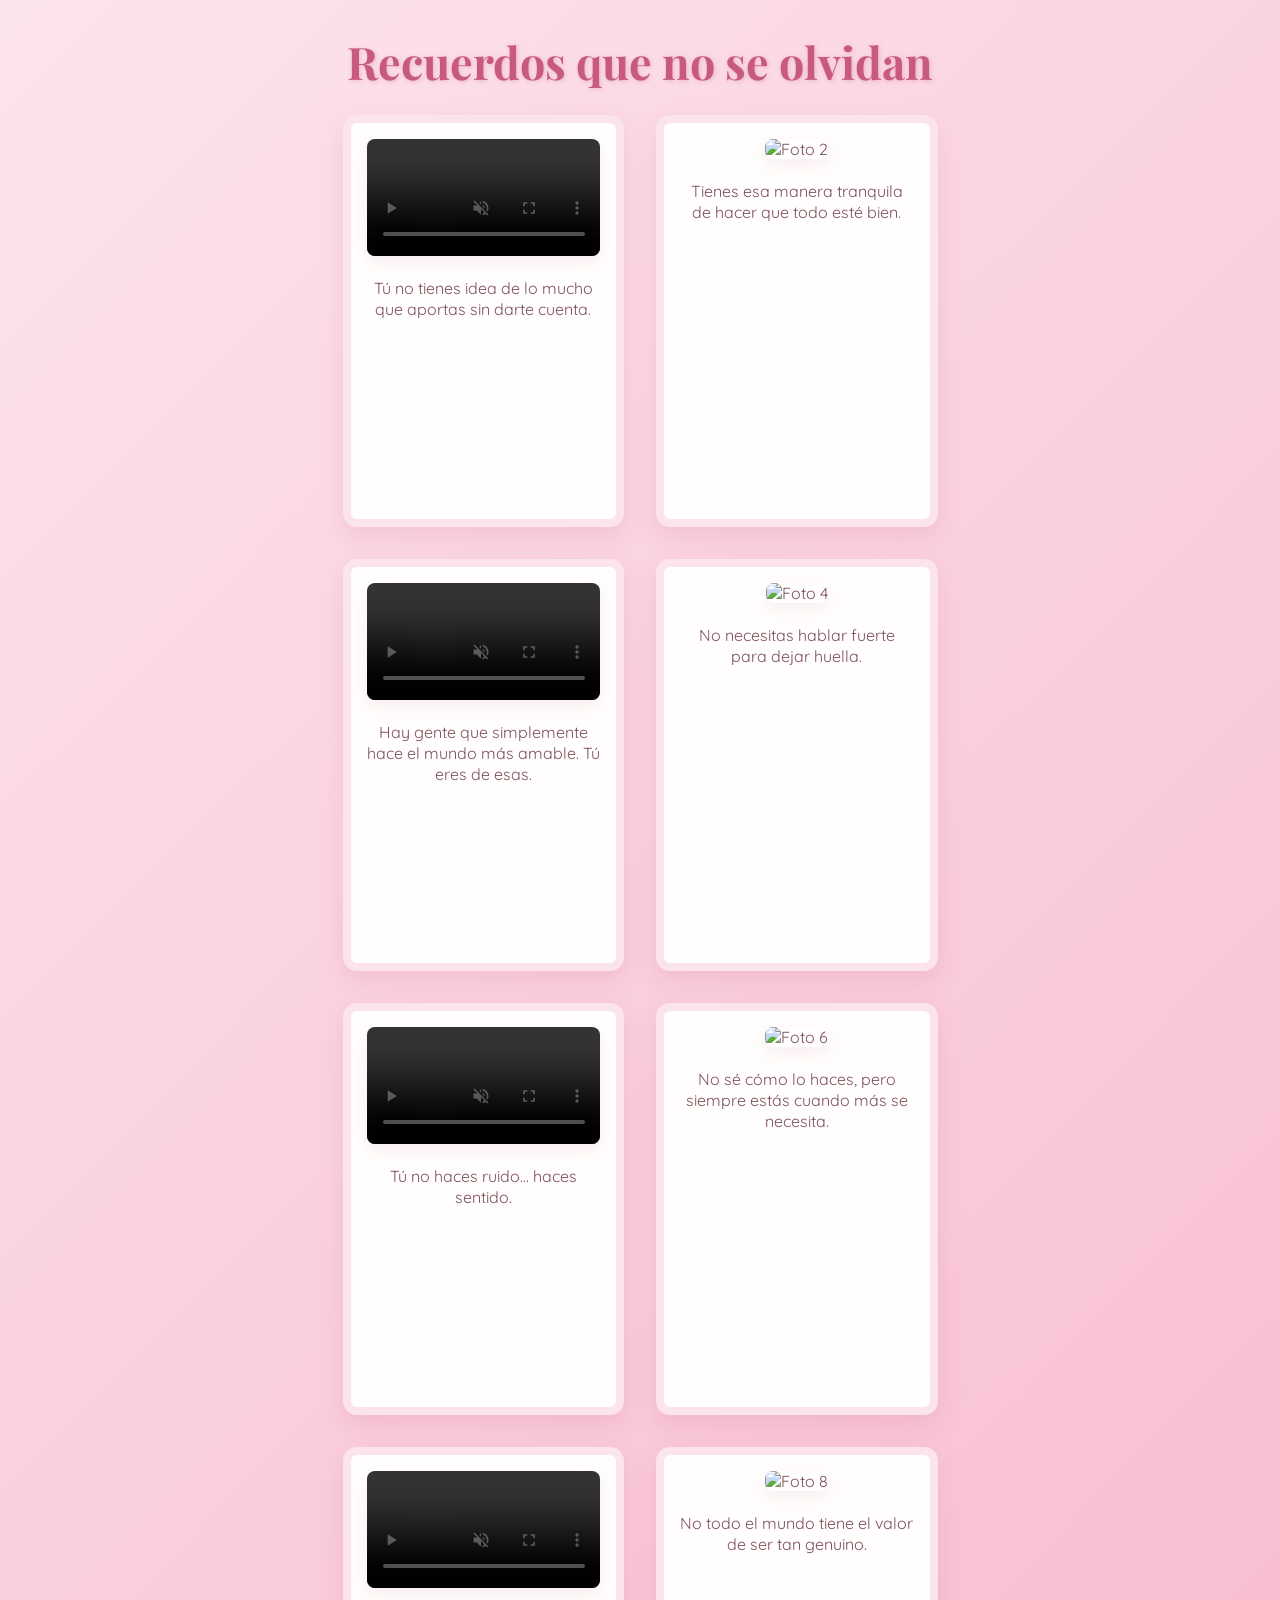
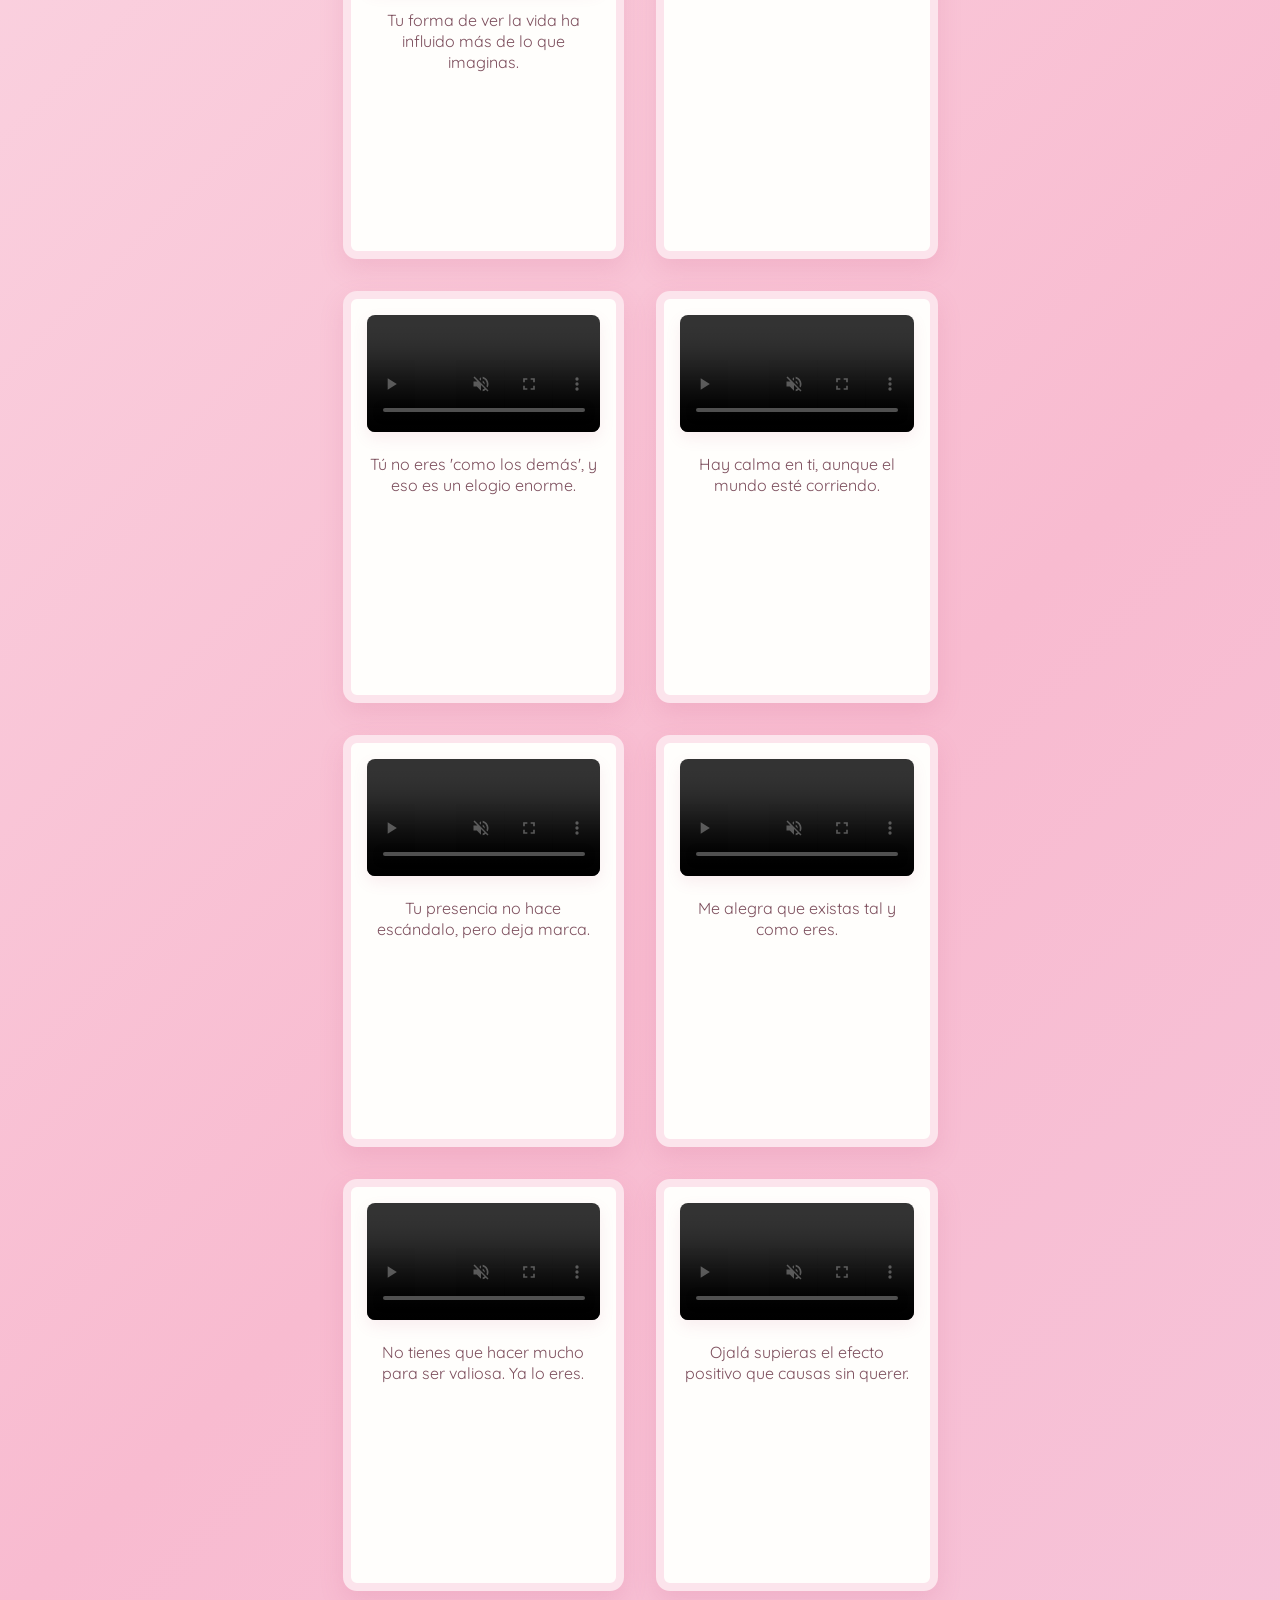
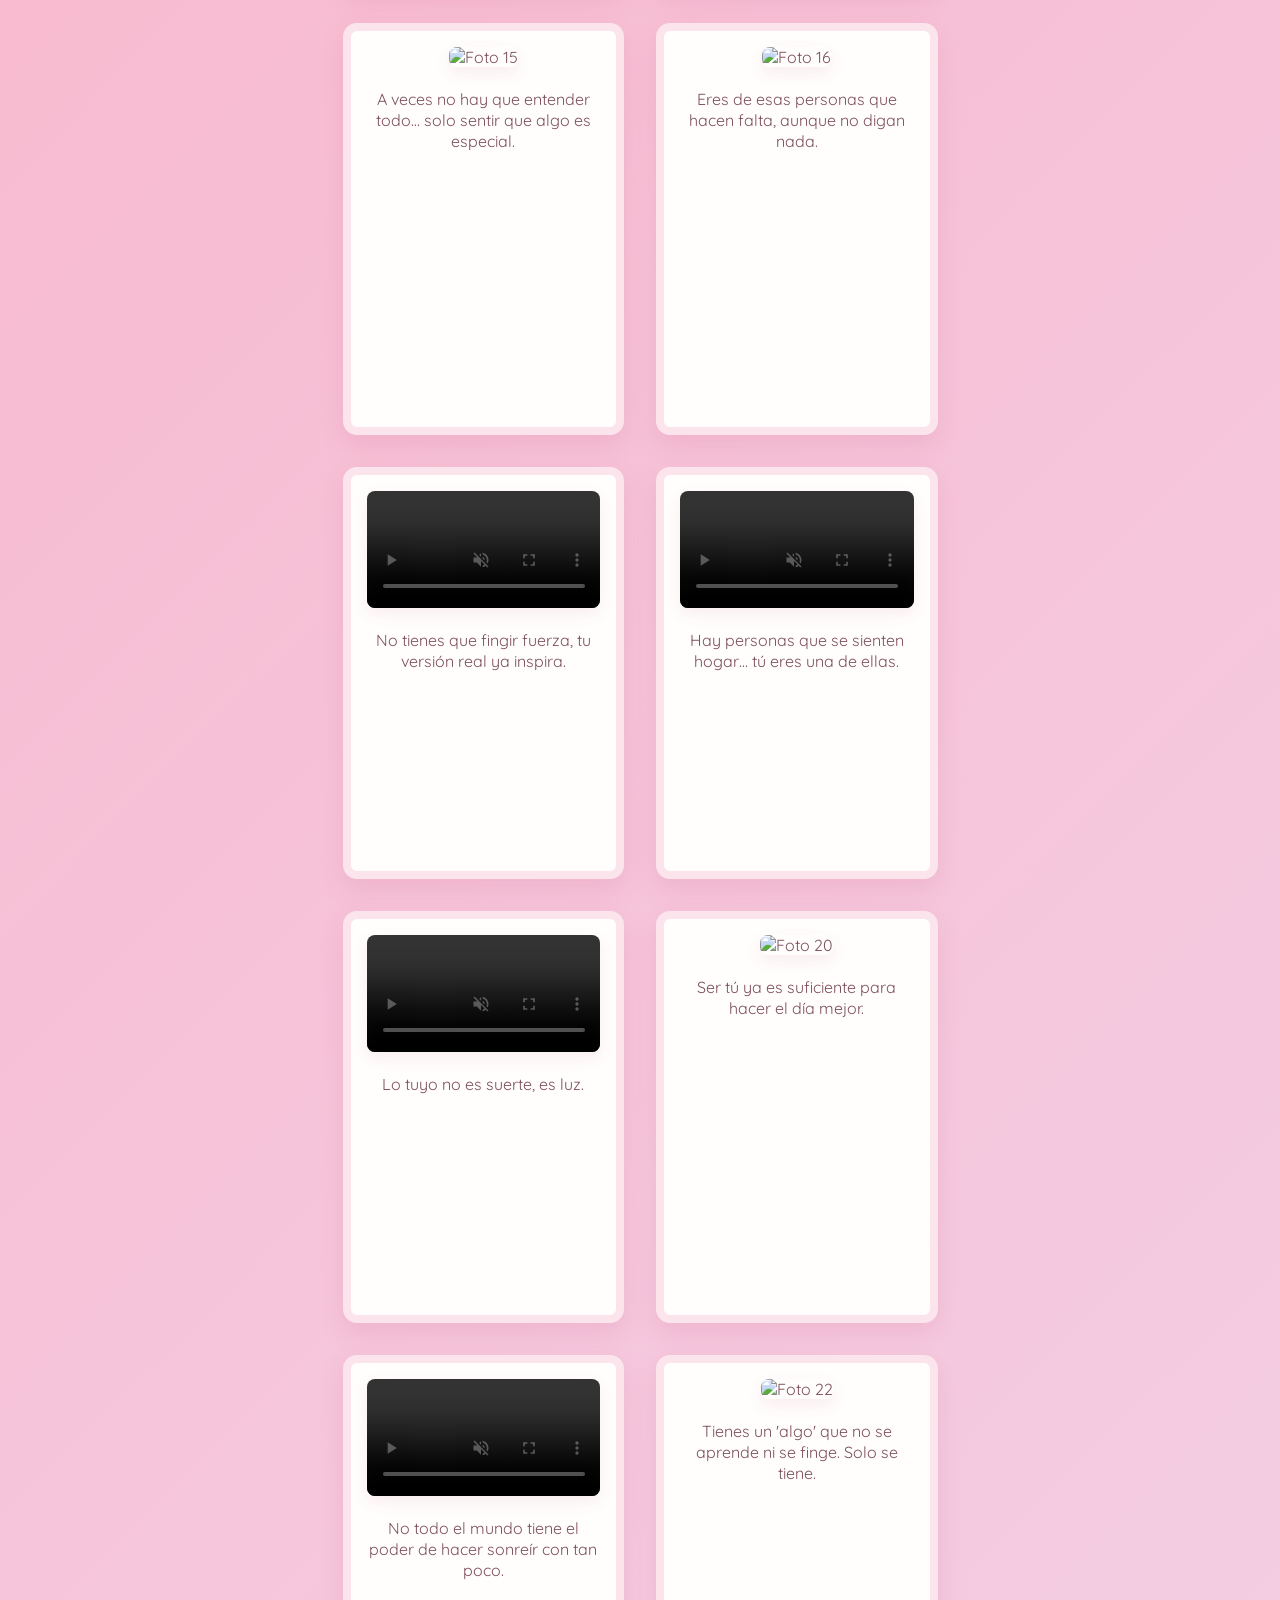
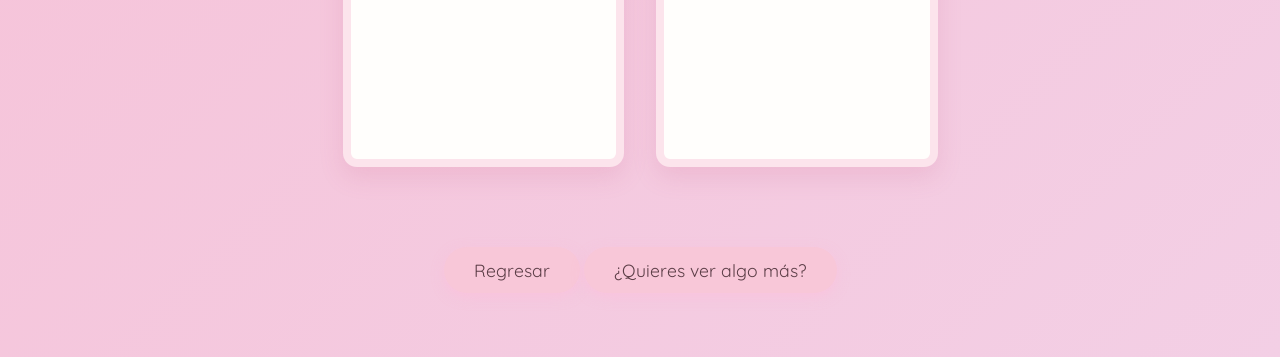
==== Polaroid.html @ 487fdd6e "Add files via upload" ====
<!DOCTYPE html>
<html lang="es">

<head>
  <meta charset="UTF-8" />
  <meta name="viewport" content="width=device-width, initial-scale=1" />
  <title>Lo que no se olvida - Momentos</title>
  <link rel="stylesheet" href="Polaroid.css" />
  <link href="https://fonts.googleapis.com/css2?family=Playfair+Display&family=Quicksand&display=swap"
    rel="stylesheet" />
</head>

<body>
  <header>
    <h1 class="titulo-seccion">Recuerdos que no se olvidan</h1>
  </header>

  <main>
    <section id="momentos" class="momentos-section">
      <div class="galeria" id="galeria"></div>
    </section>
  </main>

  <footer>
    <div style="text-align:center; margin: 2rem;">
      <a href="index.html" class="btn-explorar">Regresar</a>
      <a href="cumple.html" class="btn-explorar">¿Quieres ver algo más?</a>
    </div>
  </footer>

  <script>
    // Función para cargar el JSON con los datos
    async function cargarTarjetas() {
        try {
          const response = await fetch('frases.json');
          const data = await response.json();

          const galeria = document.getElementById('galeria');

          data.tarjetas.forEach((tarjeta, index) => {
            const div = document.createElement('div');
            div.className = 'tarjeta';

            if (tarjeta.tipo === 'video') {
              const video = document.createElement('video');
              video.src = tarjeta.src;
              video.controls = true;
              video.loop = true;
              video.autoplay = true;
              video.muted = true;
              video.preload = 'metadata';
              video.className = 'media';
              div.appendChild(video);
            } else if (tarjeta.tipo === 'foto') {
              const img = document.createElement('img');
              img.src = tarjeta.src;
              img.alt = `Foto ${index + 1}`;
              img.className = 'media';
              div.appendChild(img);
            }

            const p = document.createElement('p');
            p.className = 'frase';
            p.textContent = tarjeta.frase;
            div.appendChild(p);

            galeria.appendChild(div);
          });

          // Ajustar altura visual de cada tarjeta para grid masonry
          setTimeout(() => {
            const tarjetasElements = document.querySelectorAll('.tarjeta');
            tarjetasElements.forEach((el) => {
              const altura = el.getBoundingClientRect().height;
              const fila = 5; // mismo valor que grid-auto-rows
              const filas = Math.ceil(altura / fila);
              el.style.gridRowEnd = `span ${filas}`;
            });

            // Aquí activamos ScrollReveal después que las tarjetas ya están listas
            ScrollReveal().reveal('.tarjeta', {
              origin: 'bottom',
              distance: '40px',
              duration: 900,
              easing: 'ease-out',
              interval: 150,
              opacity: 0,
              reset: false
            });
          }, 150);

        } catch (error) {
          console.error('Error cargando tarjetas:', error);
        }
      }

      window.addEventListener('load', cargarTarjetas);

  </script>

</body>

</html>
---- Polaroid.css ----
/* Reset básico */
* {
  margin: 0;
  padding: 0;
  box-sizing: border-box;
}

body {
  font-family: 'Quicksand', sans-serif;
  background: linear-gradient(135deg, #fce4ec, #f8bbd0, #f3cfe5);
  color: #7d4f5d;
  min-height: 100vh;
  display: flex;
  flex-direction: column;
  justify-content: flex-start;
  align-items: center;
  padding: 2rem 1rem;
}

/* Header y título principal */
header {
  width: 100%;
  text-align: center;
  margin-bottom: 1.5rem;
}

.titulo-seccion {
  font-family: 'Playfair Display', serif;
  font-size: 2.8rem;
  color: #c85a82;
  text-shadow: 1px 1px 4px rgba(200, 90, 130, 0.3);
}

/* Sección principal */
.momentos-section {
  width: 100%;
  max-width: 1100px;
}

.galeria {
  display: grid;
  grid-template-columns: repeat(auto-fit, minmax(250px, 1fr));
  grid-auto-rows: 5px;
  /* más pequeño para mayor precisión */
  gap: 2rem;
  padding-bottom: 3rem;
}

.tarjeta {
  background: #fffefc;
  border-radius: 14px;
  box-shadow: 0 10px 25px rgba(200, 90, 130, 0.15);
  padding: 1rem 1rem 1.5rem 1rem;
  display: flex;
  flex-direction: column;
  align-items: stretch;
  /* importante para que el texto use todo el ancho */
  cursor: default;
  transition: transform 0.3s ease, box-shadow 0.3s ease;
  position: relative;
  border: 8px solid #fce4ec;
}

.media {
  border-radius: 8px;
  margin: 0 auto 0.8rem auto;
  max-width: 100%;
  max-height: 220px;
  object-fit: cover;
  box-shadow: 0 6px 15px rgba(200, 90, 130, 0.1);
}

.frase {
  font-family: 'Quicksand', sans-serif;
  font-size: 1rem;
  color: #7d4f5d;
  margin-top: 0.6rem;
  min-height: 48px;
  text-align: center;
  line-height: 1.3;
  overflow-wrap: break-word;
  word-wrap: break-word;
  hyphens: auto;
}

/* Botón para regresar a portada */
.btn-explorar {
  background-color: #f8c7d8;
  border: none;
  padding: 12px 30px;
  font-size: 1.1rem;
  color: #5c3e47;
  border-radius: 30px;
  cursor: pointer;
  transition: all 0.3s ease;
  box-shadow: 0 4px 12px rgba(255, 190, 220, 0.5);
  text-decoration: none;
  display: inline-block;
  user-select: none;
}

.btn-explorar:hover {
  background-color: #f3a9c2;
  transform: scale(1.1);
  box-shadow: 0 0 30px rgba(255, 190, 220, 0.7);
}
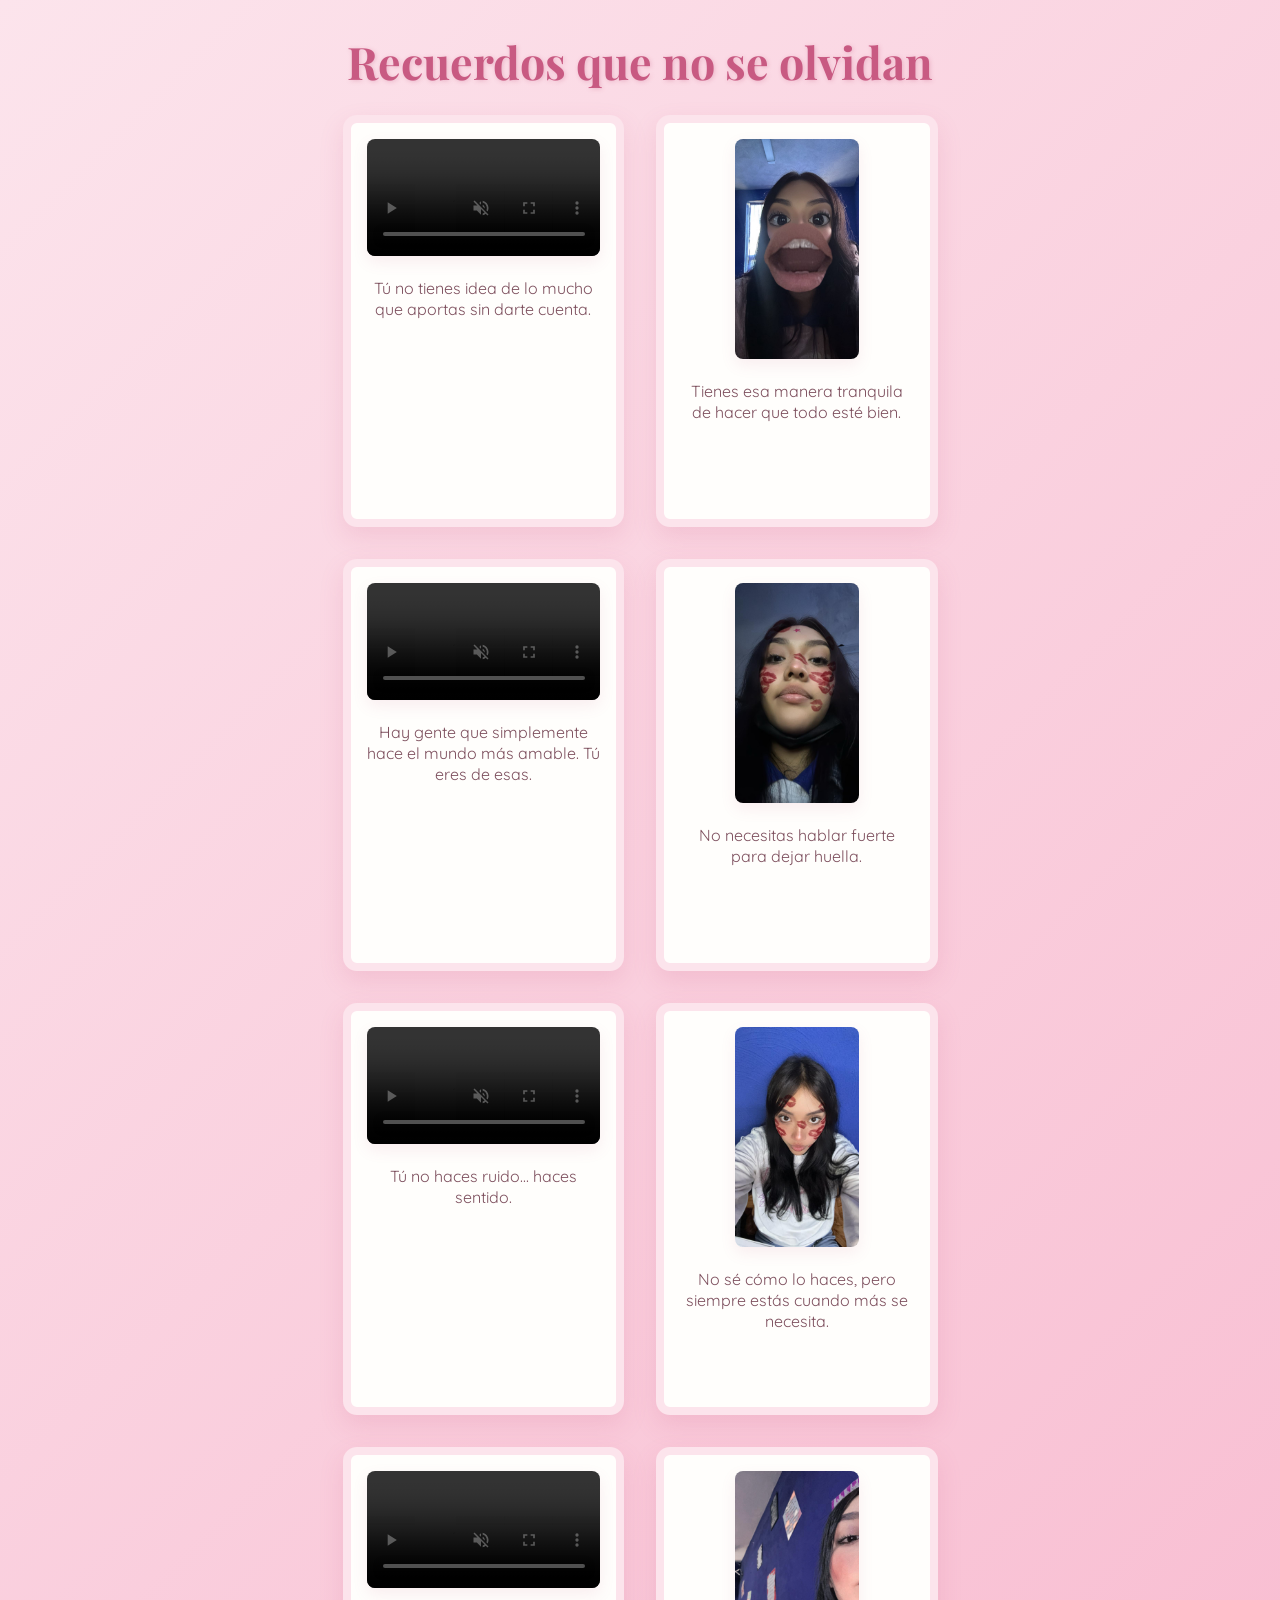
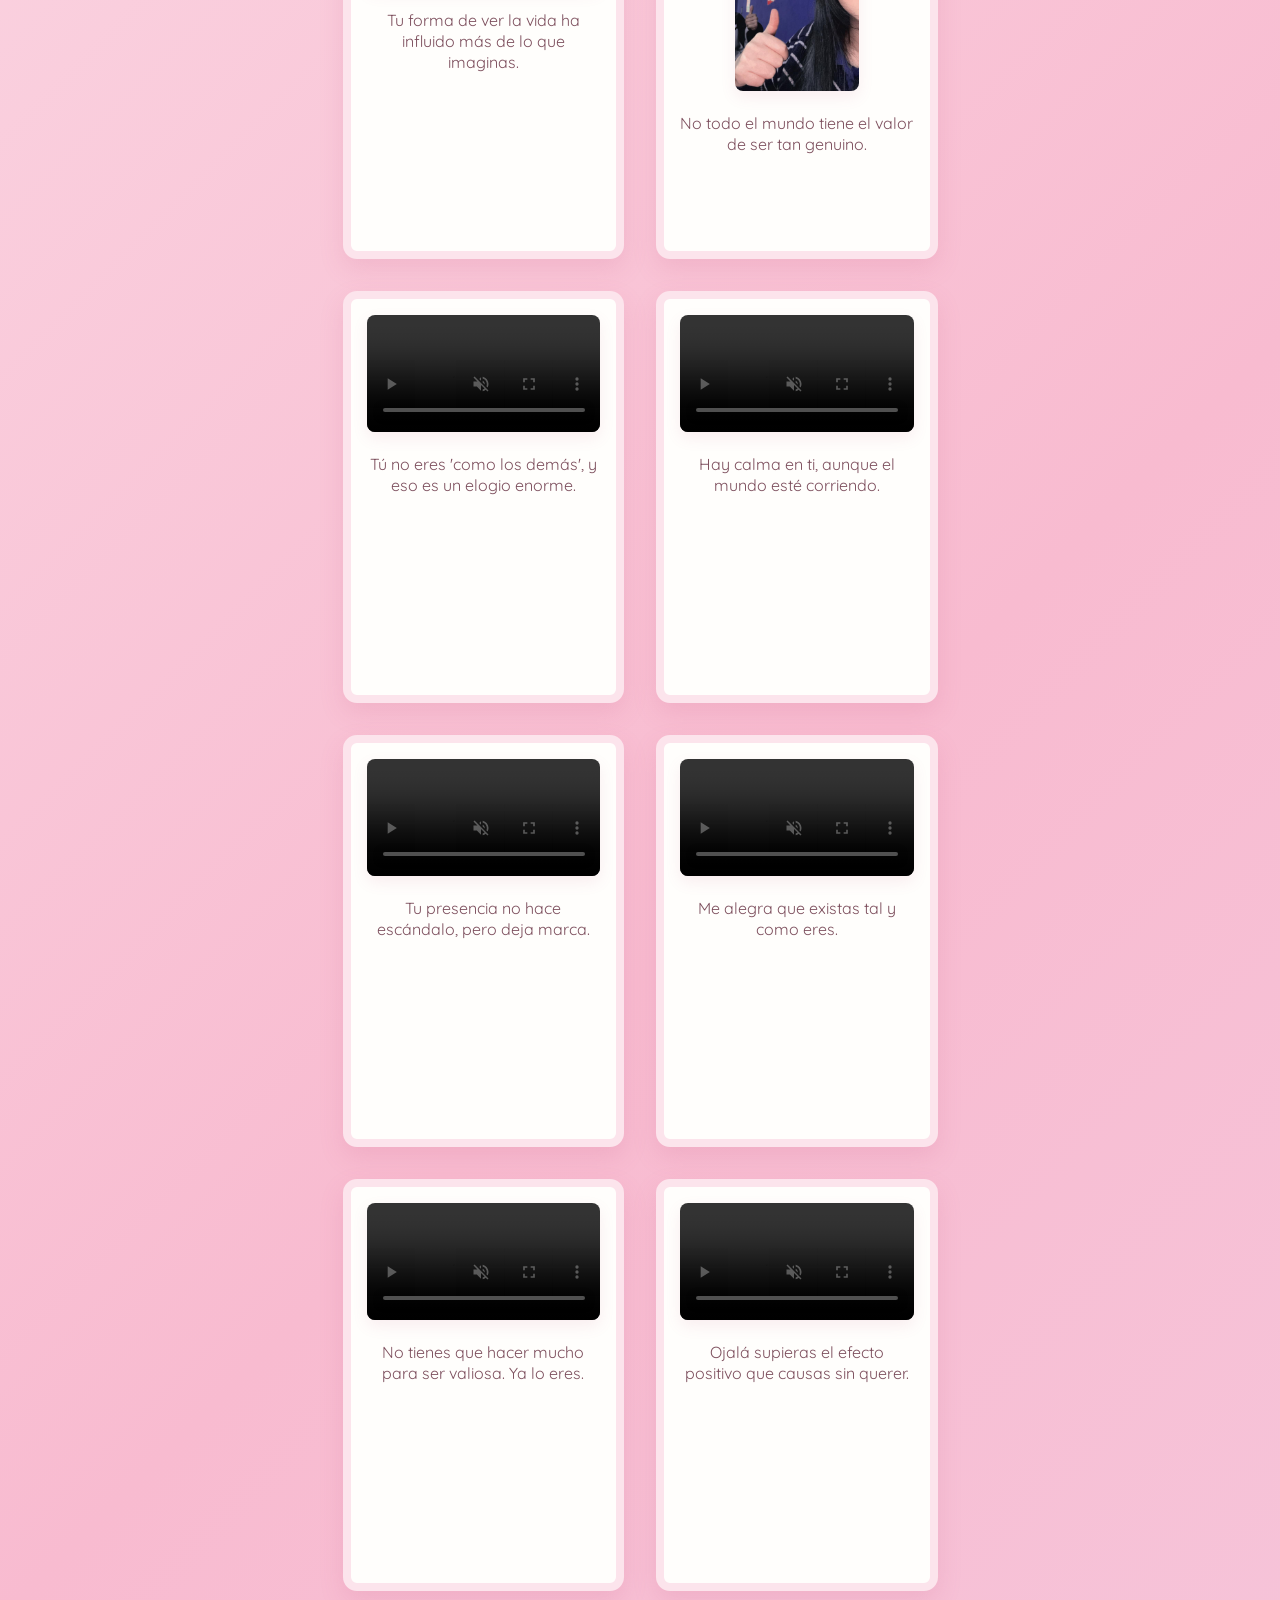
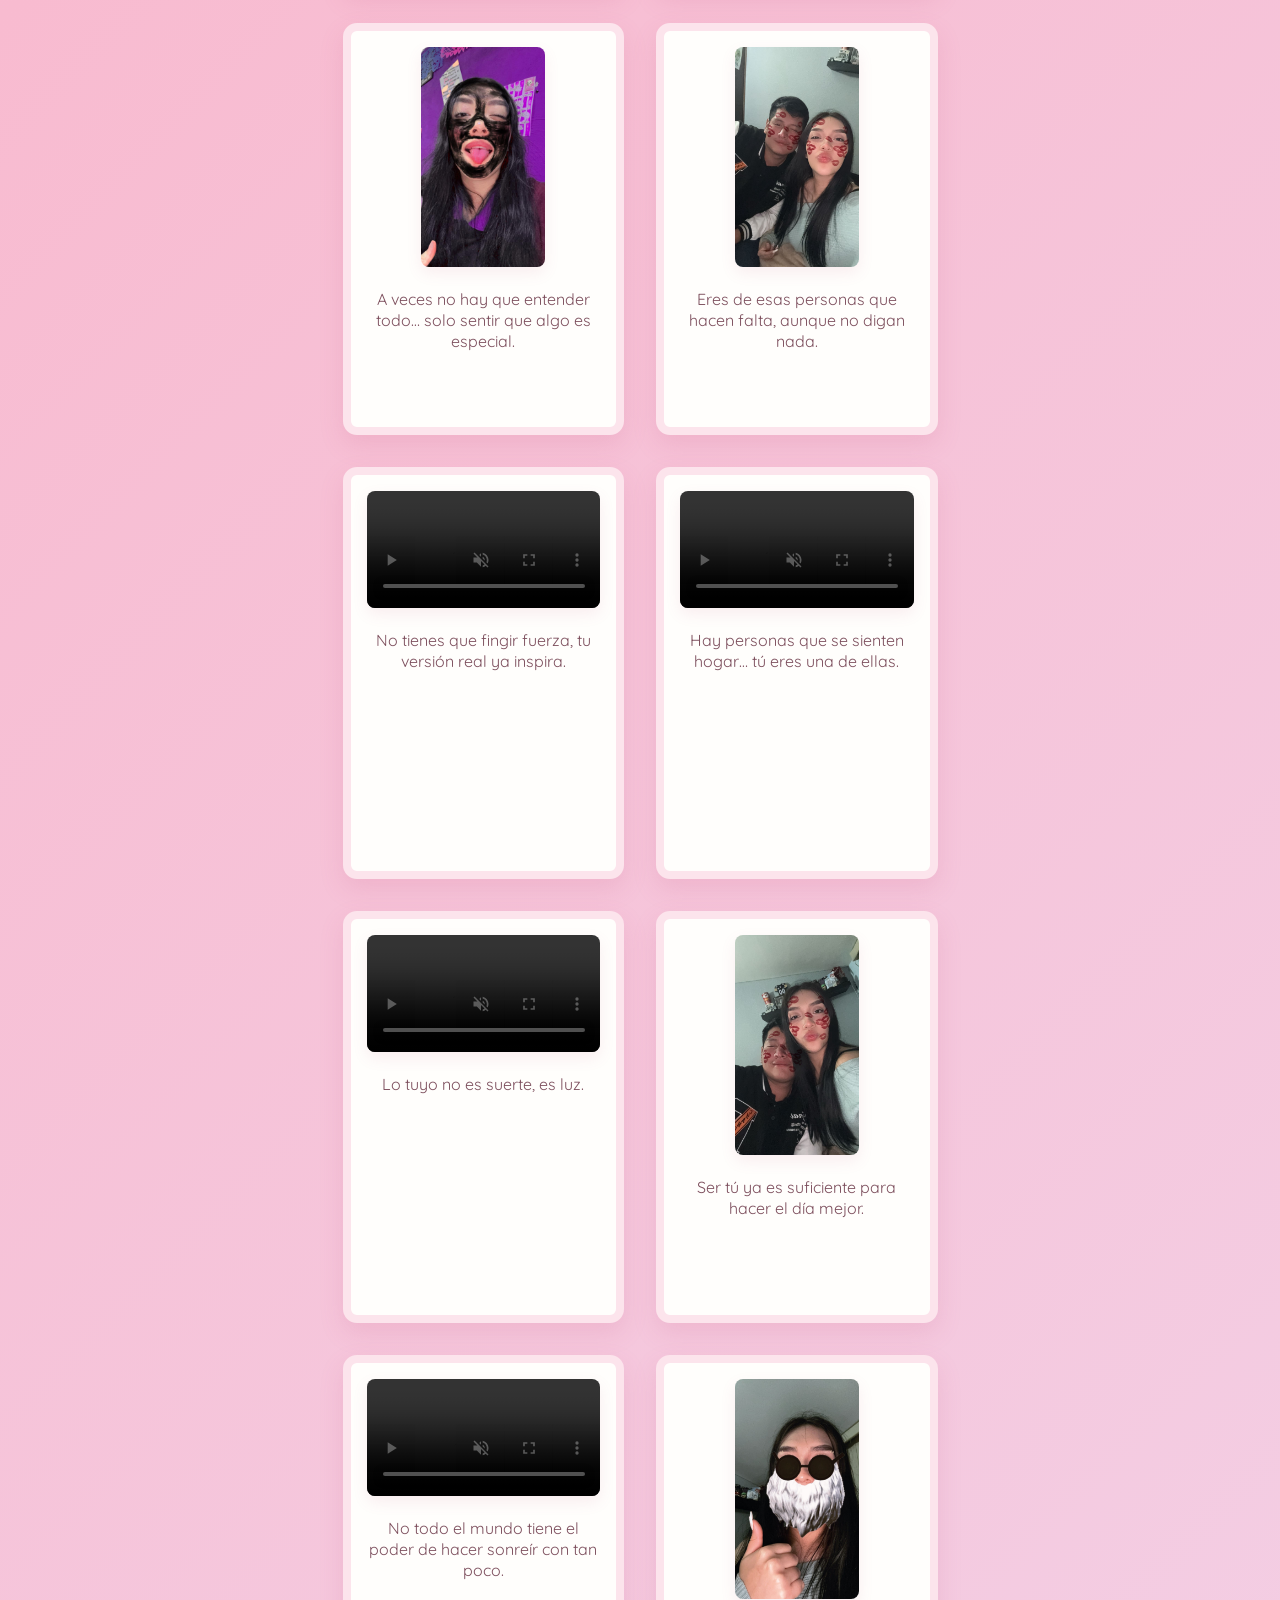
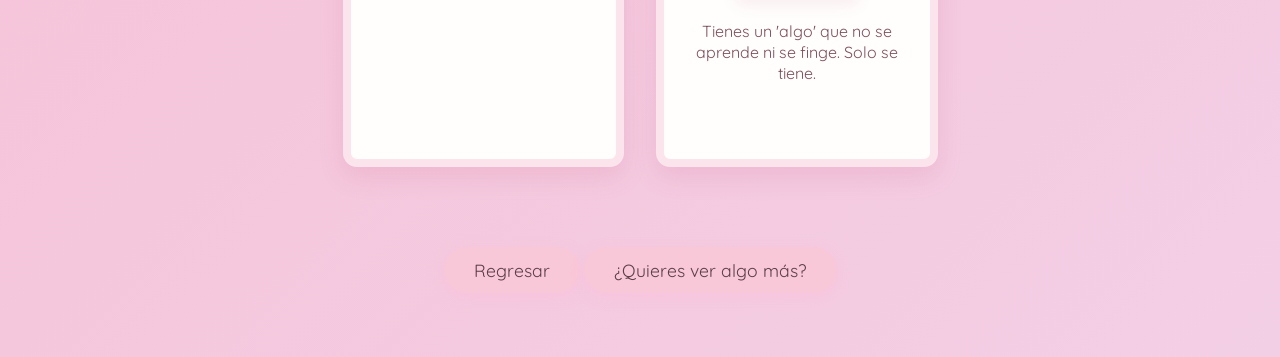
==== commit 342a63b3: "Update Polaroid.html" ====
--- a/Polaroid.html
+++ b/Polaroid.html
@@ -24,7 +24,7 @@
   <footer>
     <div style="text-align:center; margin: 2rem;">
       <a href="index.html" class="btn-explorar">Regresar</a>
-      <a href="cumple.html" class="btn-explorar">¿Quieres ver algo más?</a>
+      <a href="Cumple.html" class="btn-explorar">¿Quieres ver algo más?</a>
     </div>
   </footer>
 
@@ -100,4 +100,5 @@
 
 </body>
 
-</html>+
+</html>
